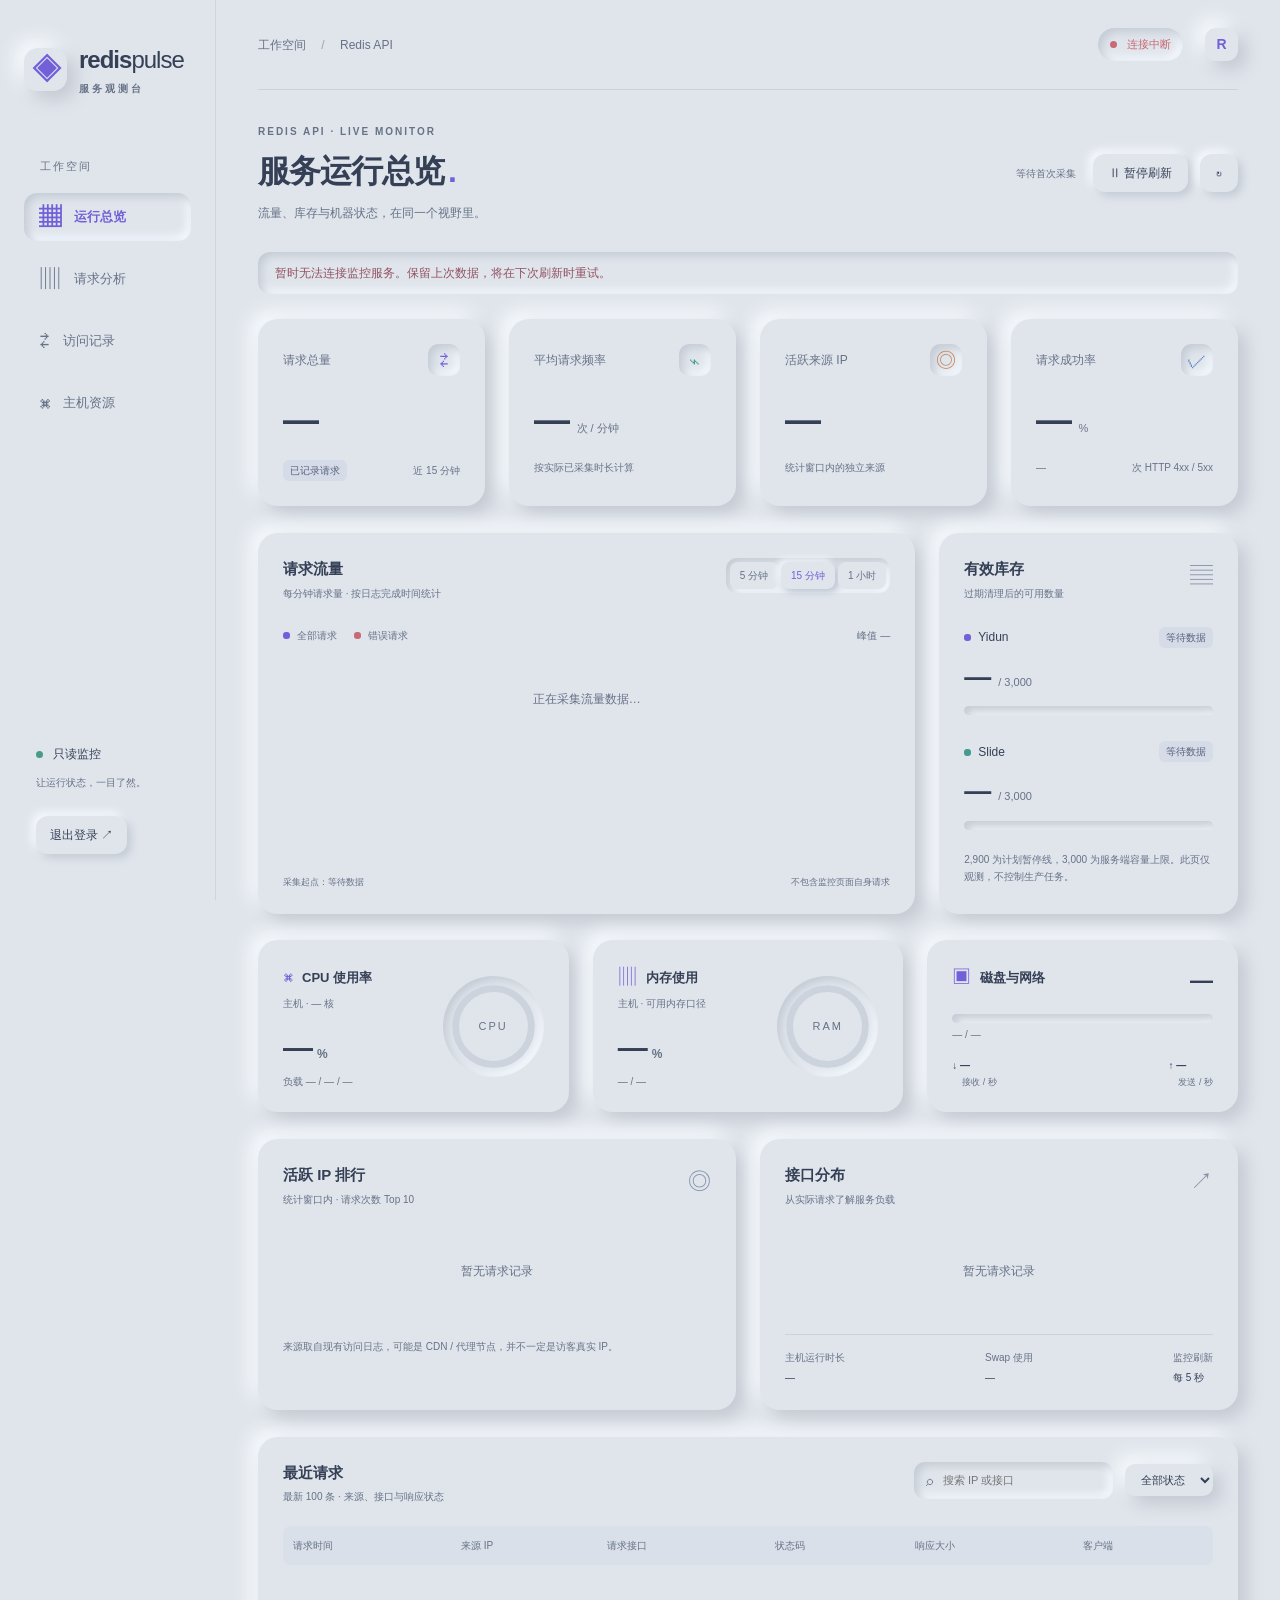
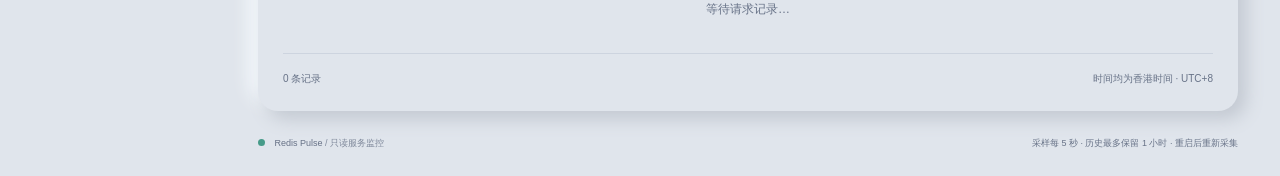
==== monitor/templates/index.html @ 4721560f "Add protected real-time Redis service dashboard" ====
<!doctype html><html lang="zh-CN"><head><meta charset="utf-8"><meta name="viewport" content="width=device-width,initial-scale=1"><title>Redis Pulse · 服务监控</title><link rel="stylesheet" href="/monitor/static/style.css"><script src="/monitor/static/app.js" defer></script></head><body>
<aside><a class="brand" href="/monitor/" aria-label="Redis Pulse 首页"><span class="brand-icon">◈</span><span>redis<span class="brand-light">pulse</span><small>服务观测台</small></span></a><div class="side-label">工作空间</div><nav><a class="active" href="#overview"><span>▦</span> 运行总览</a><a href="#traffic"><span>▥</span> 请求分析</a><a href="#requests"><span>⇄</span> 访问记录</a><a href="#machine"><span>⌘</span> 主机资源</a></nav><div class="side-bottom"><span class="online-dot"></span> 只读监控<small>让运行状态，一目了然。</small><form action="/monitor/logout" method="post"><button class="logout">退出登录 ↗</button></form></div></aside>
<main id="overview"><header><div class="breadcrumb">工作空间 <span>/</span> Redis API</div><div class="header-right"><span class="status-pill" id="liveStatus"><i></i> 正在连接</span><span class="avatar">R</span></div></header>
<section class="page-title"><div><p class="eyebrow">REDIS API · LIVE MONITOR</p><h1>服务运行总览<span class="title-dot">.</span></h1><p class="subtitle">流量、库存与机器状态，在同一个视野里。</p></div><div class="toolbar"><span id="updated">等待首次采集</span><button id="pause" aria-pressed="false">Ⅱ 暂停刷新</button><button id="refresh" aria-label="立即刷新">↻</button></div></section>
<div id="notice" class="notice" role="status" hidden></div>
<section class="stats"><article class="card stat"><div class="stat-top"><span>请求总量</span><span class="stat-icon purple">⇄</span></div><div class="number" id="total">—</div><div class="stat-foot"><span class="tag">已记录请求</span><span class="window-label">近 15 分钟</span></div></article><article class="card stat"><div class="stat-top"><span>平均请求频率</span><span class="stat-icon mint">⌁</span></div><div class="number"><span id="rpm">—</span><small>次 / 分钟</small></div><div class="stat-foot">按实际已采集时长计算</div></article><article class="card stat"><div class="stat-top"><span>活跃来源 IP</span><span class="stat-icon peach">◎</span></div><div class="number" id="ipCount">—</div><div class="stat-foot">统计窗口内的独立来源</div></article><article class="card stat"><div class="stat-top"><span>请求成功率</span><span class="stat-icon blue">✓</span></div><div class="number"><span id="success">—</span><small>%</small></div><div class="stat-foot"><span id="errorCount">—</span>&nbsp;次 HTTP 4xx / 5xx</div></article></section>
<section class="middle-grid" id="traffic"><article class="card traffic-card"><div class="section-top"><div><h2>请求流量</h2><p>每分钟请求量 · 按日志完成时间统计</p></div><div class="segmented" role="group" aria-label="统计时间范围"><button data-window="5">5 分钟</button><button data-window="15" class="selected" aria-pressed="true">15 分钟</button><button data-window="60">1 小时</button></div></div><div class="chart-legend"><span><i class="legend purple-bg"></i>全部请求</span><span><i class="legend coral-bg"></i>错误请求</span><span class="chart-max" id="peak">峰值 —</span></div><div id="chart" class="chart" role="img" aria-label="每分钟请求量柱状图"><p class="empty">正在采集流量数据…</p></div><div class="chart-footer"><span id="coverage">采集起点：等待数据</span><span>不包含监控页面自身请求</span></div></article>
<article class="card queue-card"><div class="section-top"><div><h2>有效库存</h2><p>过期清理后的可用数量</p></div><span class="subtle-icon">▤</span></div><div class="queue"><div class="queue-title"><span><i class="legend purple-bg"></i>Yidun</span><span id="yidunBadge" class="tag">等待数据</span></div><div class="queue-number"><strong id="yidunCount">—</strong><span>/ 3,000</span></div><div class="track"><div id="yidunBar" class="fill purple-bg"></div></div></div><div class="queue"><div class="queue-title"><span><i class="legend mint-bg"></i>Slide</span><span id="slideBadge" class="tag">等待数据</span></div><div class="queue-number"><strong id="slideCount">—</strong><span>/ 3,000</span></div><div class="track"><div id="slideBar" class="fill mint-bg"></div></div></div><p class="queue-note">2,900 为计划暂停线，3,000 为服务端容量上限。此页仅观测，不控制生产任务。</p></article></section>
<section class="resource-grid" id="machine"><article class="card resource"><div><span class="resource-icon">⌘</span><h2>CPU 使用率</h2><p id="cores">主机 · — 核</p><strong class="resource-value"><span id="cpu">—</span><small>%</small></strong><p id="load">负载 — / — / —</p></div><div id="cpuGauge" class="gauge"><svg viewBox="0 0 100 100" aria-hidden="true"><circle class="gauge-track" cx="50" cy="50" r="39"/><circle id="cpuArc" class="gauge-arc" cx="50" cy="50" r="39"/></svg><span>CPU</span></div></article><article class="card resource"><div><span class="resource-icon mint-text">▥</span><h2>内存使用</h2><p>主机 · 可用内存口径</p><strong class="resource-value"><span id="memoryPct">—</span><small>%</small></strong><p id="memoryDetail">— / —</p></div><div class="gauge mint-gauge"><svg viewBox="0 0 100 100" aria-hidden="true"><circle class="gauge-track" cx="50" cy="50" r="39"/><circle id="memoryArc" class="gauge-arc" cx="50" cy="50" r="39"/></svg><span>RAM</span></div></article><article class="card resource disk"><div class="section-top"><div><span class="resource-icon peach-text">▣</span><h2>磁盘与网络</h2></div><span id="diskPct" class="disk-percent">—</span></div><div class="track"><div id="diskBar" class="fill peach-bg"></div></div><p id="diskDetail">— / —</p><div class="network"><span>↓ <b id="netIn">—</b><small>接收 / 秒</small></span><span>↑ <b id="netOut">—</b><small>发送 / 秒</small></span></div></article></section>
<section class="bottom-grid"><article class="card ip-card"><div class="section-top"><div><h2>活跃 IP 排行</h2><p>统计窗口内 · 请求次数 Top 10</p></div><span class="subtle-icon">◎</span></div><div id="ipRanking" class="ranking"><p class="empty">暂无请求记录</p></div><p class="footnote">来源取自现有访问日志，可能是 CDN / 代理节点，并不一定是访客真实 IP。</p></article><article class="card endpoint-card"><div class="section-top"><div><h2>接口分布</h2><p>从实际请求了解服务负载</p></div><span class="subtle-icon">↗</span></div><div id="routeRanking" class="ranking"><p class="empty">暂无请求记录</p></div><div class="system-facts"><div><span>主机运行时长</span><b id="uptime">—</b></div><div><span>Swap 使用</span><b id="swap">—</b></div><div><span>监控刷新</span><b>每 5 秒</b></div></div></article></section>
<section class="card request-card" id="requests"><div class="section-top"><div><h2>最近请求</h2><p>最新 100 条 · 来源、接口与响应状态</p></div><div class="table-controls"><label class="search"><span>⌕</span><input id="search" placeholder="搜索 IP 或接口" aria-label="搜索 IP 或接口"></label><select id="statusFilter" aria-label="筛选响应状态"><option value="all">全部状态</option><option value="ok">成功请求</option><option value="error">错误请求</option></select></div></div><div class="table-scroll"><table><thead><tr><th>请求时间</th><th>来源 IP</th><th>请求接口</th><th>状态码</th><th>响应大小</th><th>客户端</th></tr></thead><tbody id="requestRows"><tr><td colspan="6" class="empty">等待请求记录…</td></tr></tbody></table></div><div class="table-footer"><span id="rowCount">0 条记录</span><span>时间均为香港时间 · UTC+8</span></div></section>
<footer><span><i class="online-dot"></i> Redis Pulse <span class="muted">/ 只读服务监控</span></span><span>采样每 5 秒 · 历史最多保留 1 小时 · 重启后重新采集</span></footer></main></body></html>
---- monitor/static/style.css ----
:root{--bg:#e0e5ec;--ink:#354056;--muted:#677287;--purple:#7160d8;--mint:#459b90;--peach:#c5865e;--coral:#c96974;--shadow:8px 8px 18px #c2c8d1,-8px -8px 18px #f8fcff;--inset:inset 4px 4px 9px #c4cbd4,inset -4px -4px 9px #f4f9ff}*{box-sizing:border-box}html{scroll-behavior:smooth;scroll-padding-top:25px}body{margin:0;background:var(--bg);color:var(--ink);font-family:"Avenir Next","PingFang SC","Microsoft YaHei",sans-serif;font-size:14px;line-height:1.5}button,input,select{font:inherit;color:inherit}button,a,input,select{-webkit-tap-highlight-color:transparent}button{cursor:pointer;background:var(--bg);border:0;border-radius:12px;box-shadow:4px 4px 9px #c3cad3,-4px -4px 9px #f7fbff;padding:10px 16px;transition:box-shadow .3s ease-in-out,color .3s ease-in-out}button:hover{box-shadow:2px 2px 5px #c3cad3,-2px -2px 5px #f7fbff}button:active,button.selected{box-shadow:var(--inset)}:focus-visible{outline:2px solid var(--purple);outline-offset:4px}a{text-decoration:none;color:inherit}aside{width:216px;position:fixed;inset:0 auto 0 0;padding:42px 24px;border-right:1px solid #cfd5df;display:flex;flex-direction:column}.brand{display:flex;align-items:center;gap:12px;font-size:24px;font-weight:750;letter-spacing:-1px}.brand-light{font-weight:400}.brand small{display:block;font-size:10px;letter-spacing:3px;color:var(--muted);margin-top:3px}.brand-icon{display:inline-grid;place-items:center;background:var(--bg);box-shadow:var(--shadow);width:43px;height:43px;border-radius:14px;color:var(--purple);font-size:29px}.side-label{font-size:11px;color:var(--muted);margin:62px 16px 18px;letter-spacing:2px}nav{display:grid;gap:14px}nav a{padding:14px 15px;display:flex;align-items:center;gap:13px;border-radius:13px;color:var(--muted);font-size:13px}nav a span{font-size:22px;line-height:20px}nav a.active{box-shadow:var(--inset);color:var(--purple);font-weight:650}.side-bottom{margin-top:auto;padding:20px 12px 4px;font-size:12px}.side-bottom small{display:block;color:var(--muted);font-size:10px;margin:12px 0 26px}.online-dot,.status-pill i{display:inline-block;width:7px;height:7px;border-radius:100%;background:#469b89;margin-right:7px}.logout{font-size:12px;padding:10px 14px}main{margin-left:216px;padding:0 42px 20px;max-width:1800px}header{height:90px;display:flex;align-items:center;justify-content:space-between;border-bottom:1px solid #cbd2dc}.breadcrumb{font-size:12px;color:var(--muted)}.breadcrumb span{padding:0 12px;color:#9aa3b2}.header-right{display:flex;align-items:center;gap:22px}.status-pill{font-size:11px;padding:8px 12px;border-radius:24px;box-shadow:var(--inset);color:#418570}.status-pill.off{color:var(--coral)}.status-pill.off i{background:var(--coral)}.avatar{width:33px;height:33px;border-radius:11px;box-shadow:var(--shadow);display:grid;place-items:center;color:var(--purple);font-weight:700}.page-title{display:flex;align-items:center;justify-content:space-between;margin:34px 0 30px;gap:20px}.eyebrow{color:var(--muted);font-size:10px;letter-spacing:2px;font-weight:600;margin:0 0 8px}h1{font-size:32px;letter-spacing:-1px;margin:0;font-weight:650}.title-dot{color:var(--purple);margin-left:4px}.subtitle{color:var(--muted);margin:9px 0 0;font-size:12px}.toolbar{display:flex;gap:12px;align-items:center}.toolbar>span{font-size:10px;color:var(--muted);margin-right:5px}.toolbar button{font-size:12px}.card{background:var(--bg);border-radius:20px;box-shadow:var(--shadow);padding:25px}.stats{display:grid;grid-template-columns:repeat(4,minmax(0,1fr));gap:24px}.stat-top{display:flex;align-items:center;justify-content:space-between;color:var(--muted);font-size:12px}.stat-icon{height:32px;width:32px;display:grid;place-items:center;border-radius:10px;box-shadow:var(--inset);font-size:20px}.purple{color:var(--purple)}.mint,.mint-text{color:var(--mint)}.peach,.peach-text{color:var(--peach)}.blue{color:#608dc2}.number{font-size:36px;letter-spacing:-1.5px;margin:17px 0 13px;font-variant-numeric:tabular-nums;font-weight:600;white-space:nowrap}.number small{font-size:11px;font-weight:400;color:var(--muted);letter-spacing:0;margin-left:8px}.stat-foot{font-size:10px;color:var(--muted);display:flex;justify-content:space-between;align-items:center;gap:4px}.tag{padding:3px 7px;border-radius:6px;color:#5a6280;background:#d5dce7;font-size:10px}.tag.full{background:#ded9ee;color:#66579e}.middle-grid{display:grid;grid-template-columns:minmax(0,2.2fr) minmax(260px,1fr);gap:24px;margin-top:27px}.section-top{display:flex;align-items:flex-start;justify-content:space-between;gap:15px}h2{font-size:15px;margin:0;font-weight:650}.section-top p{font-size:10px;color:var(--muted);margin:5px 0 0}.segmented{display:flex;padding:4px;border-radius:11px;box-shadow:var(--inset);gap:3px;flex-shrink:0}.segmented button{font-size:10px;padding:6px 10px;box-shadow:none;border-radius:8px;color:var(--muted)}.segmented button.selected{box-shadow:3px 3px 7px #bcc4d0,-3px -3px 7px #f5faff;color:var(--purple)}.chart-legend{display:flex;gap:17px;align-items:center;font-size:10px;color:var(--muted);margin:27px 0 9px}.legend{display:inline-block;width:7px;height:7px;border-radius:3px;margin-right:7px}.purple-bg{background:var(--purple)}.coral-bg{background:var(--coral)}.mint-bg{background:var(--mint)}.peach-bg{background:var(--peach)}.chart-max{margin-left:auto}.chart{height:209px;position:relative}.chart svg{width:100%;height:100%;overflow:visible}.chart text{font-family:inherit;font-size:10px;fill:var(--muted)}.chart .grid{stroke:#c5cdd8;stroke-dasharray:3 5;stroke-width:.6}.chart-footer{display:flex;justify-content:space-between;gap:12px;font-size:9px;color:var(--muted);margin-top:12px}.subtle-icon{color:#8994a9;font-size:23px}.queue{margin-top:26px}.queue-title{display:flex;justify-content:space-between;align-items:center;font-size:12px}.queue-number{display:flex;align-items:baseline;gap:8px;margin:9px 0}.queue-number strong{font-size:27px;font-weight:600;letter-spacing:-1px}.queue-number span{color:var(--muted);font-size:11px}.track{height:9px;border-radius:7px;box-shadow:var(--inset);padding:2px;overflow:hidden}.fill{height:5px;width:0;border-radius:6px;transition:width .3s ease-in-out}.queue-note{font-size:10px;color:var(--muted);margin:21px 0 0;line-height:1.7}.resource-grid{display:grid;grid-template-columns:repeat(3,minmax(0,1fr));gap:24px;margin-top:26px}.resource{display:flex;align-items:center;justify-content:space-between;gap:10px;padding:23px 25px}.resource-icon{font-size:19px;float:left;margin-right:9px;color:var(--purple)}.resource h2{font-size:13px;line-height:27px}.resource p{font-size:10px;color:var(--muted);margin:4px 0 0}.resource-value{display:block;margin-top:14px;font-size:30px;font-weight:600;letter-spacing:-1px}.resource-value small{font-size:12px;margin-left:5px;color:var(--muted)}.gauge{position:relative;width:101px;height:101px;flex-shrink:0;border-radius:50%;box-shadow:var(--inset);padding:2px}.gauge svg{transform:rotate(-90deg);width:100%;height:100%}.gauge-track{stroke:#ccd3dd;stroke-width:7;fill:none}.gauge-arc{stroke:var(--purple);stroke-width:7;fill:none;stroke-dasharray:245.044;stroke-dashoffset:245.044;stroke-linecap:round;transition:stroke-dashoffset .3s ease-in-out}.mint-gauge .gauge-arc{stroke:var(--mint)}.gauge>span{position:absolute;inset:0;display:grid;place-items:center;font-size:11px;color:var(--muted);letter-spacing:2px}.disk{display:block}.disk .track{margin-top:16px}.disk-percent{font-size:23px;font-weight:600}.network{display:flex;justify-content:space-between;margin-top:16px;font-size:10px}.network b{font-weight:600}.network small{display:block;font-size:9px;color:var(--muted);margin:3px 0 0 10px}.bottom-grid{display:grid;grid-template-columns:1fr 1fr;gap:24px;margin-top:27px}.ranking{margin-top:20px}.rank-row{display:flex;align-items:center;gap:13px;margin:14px 0;font-size:11px}.rank-index{width:19px;color:#8793a6;font-size:10px}.rank-label{flex:1;min-width:0;font-family:ui-monospace,SFMono-Regular,monospace;overflow:hidden;text-overflow:ellipsis;white-space:nowrap}.rank-meter{width:26%;height:5px;background:#cbd3df;border-radius:5px}.rank-meter span{display:block;height:100%;border-radius:5px;background:#9688d8}.rank-count{min-width:35px;text-align:right;color:var(--muted);font-variant-numeric:tabular-nums}.endpoint-card .rank-meter span{background:#78aaa1}.footnote{font-size:10px;line-height:1.8;color:var(--muted);margin-top:23px}.system-facts{padding-top:15px;margin-top:19px;border-top:1px solid #cbd2dc;display:flex;justify-content:space-between;gap:10px;font-size:10px}.system-facts span{display:block;color:var(--muted);margin-bottom:5px}.system-facts b{font-weight:500}.request-card{margin-top:27px}.table-controls{display:flex;gap:12px;align-items:center}.search{display:flex;align-items:center;gap:8px;box-shadow:var(--inset);border-radius:11px;padding:8px 12px;color:var(--muted)}input{min-width:0;background:var(--bg);border:0;outline:0}.search input{width:160px;font-size:11px}.search:focus-within{box-shadow:inset 2px 2px 4px #c4cbd4,inset -2px -2px 4px #f4f9ff}select{background:var(--bg);box-shadow:var(--shadow);border:0;padding:9px 12px;border-radius:10px;font-size:11px}.table-scroll{overflow-x:auto;margin-top:22px;max-height:440px}table{width:100%;border-collapse:collapse;white-space:nowrap;text-align:left}th{font-size:10px;color:var(--muted);font-weight:500;padding:12px 10px;background:#d9e0e9;position:sticky;top:0;z-index:1}th:first-child{border-radius:8px 0 0 8px}th:last-child{border-radius:0 8px 8px 0}td{font-size:11px;padding:15px 10px;border-bottom:1px solid #cdd4df}td.mono{font-family:ui-monospace,SFMono-Regular,monospace;font-size:10px}.agent-cell{max-width:165px;text-overflow:ellipsis;overflow:hidden;color:var(--muted)}.method{display:inline-block;width:39px;font-size:9px;font-weight:650;color:var(--purple)}.code{padding:3px 8px;border-radius:6px;color:#35816d;background:#d0e3df;font-size:10px}.code.error{color:#9e515c;background:#e5d3d9}.table-footer{display:flex;justify-content:space-between;color:var(--muted);font-size:10px;padding-top:17px}footer{display:flex;justify-content:space-between;gap:15px;color:var(--muted);font-size:9px;padding:26px 0 5px}.muted{opacity:.8}.empty{color:var(--muted);text-align:center;padding:35px 10px;font-size:12px}.notice{padding:12px 17px;box-shadow:var(--inset);border-radius:12px;margin-bottom:25px;font-size:12px;color:#925262}.login-page{display:grid;place-items:center;min-height:100vh;padding:24px}.login-card{width:min(420px,100%);padding:42px}.login-card .brand-icon{margin-bottom:30px}.login-card h1{font-size:30px}.login-card label{display:block;font-size:12px;color:var(--muted);margin:30px 0 10px}.login-card input{box-shadow:var(--inset);border-radius:12px;padding:15px;width:100%;font-size:13px}.login-card input:focus{box-shadow:inset 2px 2px 4px #c4cbd4,inset -2px -2px 4px #f4f9ff}.primary{background:var(--purple);color:#f1eef9;width:100%;margin-top:23px;padding:14px}.login-error{color:#a15363;font-size:12px}.login-card .footnote{text-align:center;margin-bottom:0}
@media(min-width:1550px){main{padding-left:60px;padding-right:60px}.chart{height:240px}.card{padding:30px}}@media(max-width:1200px){aside{width:178px;padding:35px 17px}.brand{font-size:20px;gap:9px}.brand-icon{width:35px;height:35px}main{margin-left:178px;padding:0 24px 20px}.stats,.middle-grid,.resource-grid,.bottom-grid{gap:18px}.card{padding:20px}.number{font-size:30px}.gauge{width:77px;height:77px}.toolbar>span{display:none}.resource{padding:20px 17px}.chart-footer{font-size:8px}.stat-foot{font-size:9px}}@media(max-width:950px){aside{width:76px;padding:30px 12px}.brand>span:last-child,.side-label,.side-bottom{display:none}.brand{justify-content:center}nav{margin-top:45px}nav a{font-size:0;padding:15px;gap:0}nav a span{font-size:21px}main{margin-left:76px}.stats{grid-template-columns:repeat(2,minmax(0,1fr))}.middle-grid{grid-template-columns:1.7fr 1fr}.resource-grid{grid-template-columns:repeat(2,minmax(0,1fr))}.disk{grid-column:1/-1}.disk .network{justify-content:flex-start;gap:70px}.page-title h1{font-size:28px}.section-top{flex-wrap:wrap}.chart-footer{flex-direction:column}.bottom-grid{grid-template-columns:1fr 1fr}.system-facts{flex-wrap:wrap;gap:15px}}@media(max-width:650px){aside{display:none}main{margin-left:0;padding:0 18px 16px}header{height:66px}.page-title{margin-top:25px;align-items:flex-start;flex-direction:column;gap:20px}.page-title h1{font-size:28px}.toolbar{width:100%;justify-content:flex-end}.toolbar>span{display:block;margin-right:auto}.card{border-radius:17px;box-shadow:5px 5px 11px #c2c8d1,-5px -5px 11px #f8fcff;padding:19px}.stats{gap:16px}.number{font-size:28px}.stat-foot{flex-wrap:wrap;font-size:9px}.middle-grid,.bottom-grid{grid-template-columns:1fr}.middle-grid,.resource-grid,.bottom-grid{margin-top:21px;gap:21px}.resource-grid{grid-template-columns:1fr}.disk{grid-column:auto}.queue-card .queue{margin-top:21px}.chart{height:205px}.queue-note{margin-top:20px}.resource{padding:23px}.gauge{width:100px;height:100px}.request-card{margin-top:21px}.table-controls{width:100%;gap:10px}.search{flex:1}.search input{width:100%}.table-footer,footer{font-size:9px;flex-wrap:wrap;gap:10px}.chart-footer{font-size:9px}.section-top{gap:15px}.segmented{margin-top:2px}.login-card{padding:30px}}@media(prefers-reduced-motion:reduce){*{scroll-behavior:auto!important;transition:none!important}}
progress.rank-meter{appearance:none;border:0;overflow:hidden}progress.rank-meter::-webkit-progress-bar{background:#cbd3df;border-radius:5px}progress.rank-meter::-webkit-progress-value{background:#9688d8;border-radius:5px}progress.rank-meter::-moz-progress-bar{background:#9688d8;border-radius:5px}.endpoint-card progress::-webkit-progress-value{background:#78aaa1}.endpoint-card progress::-moz-progress-bar{background:#78aaa1}
.resource h2{display:inline;white-space:nowrap;vertical-align:middle}.resource-icon{float:none;display:inline-block;vertical-align:middle}
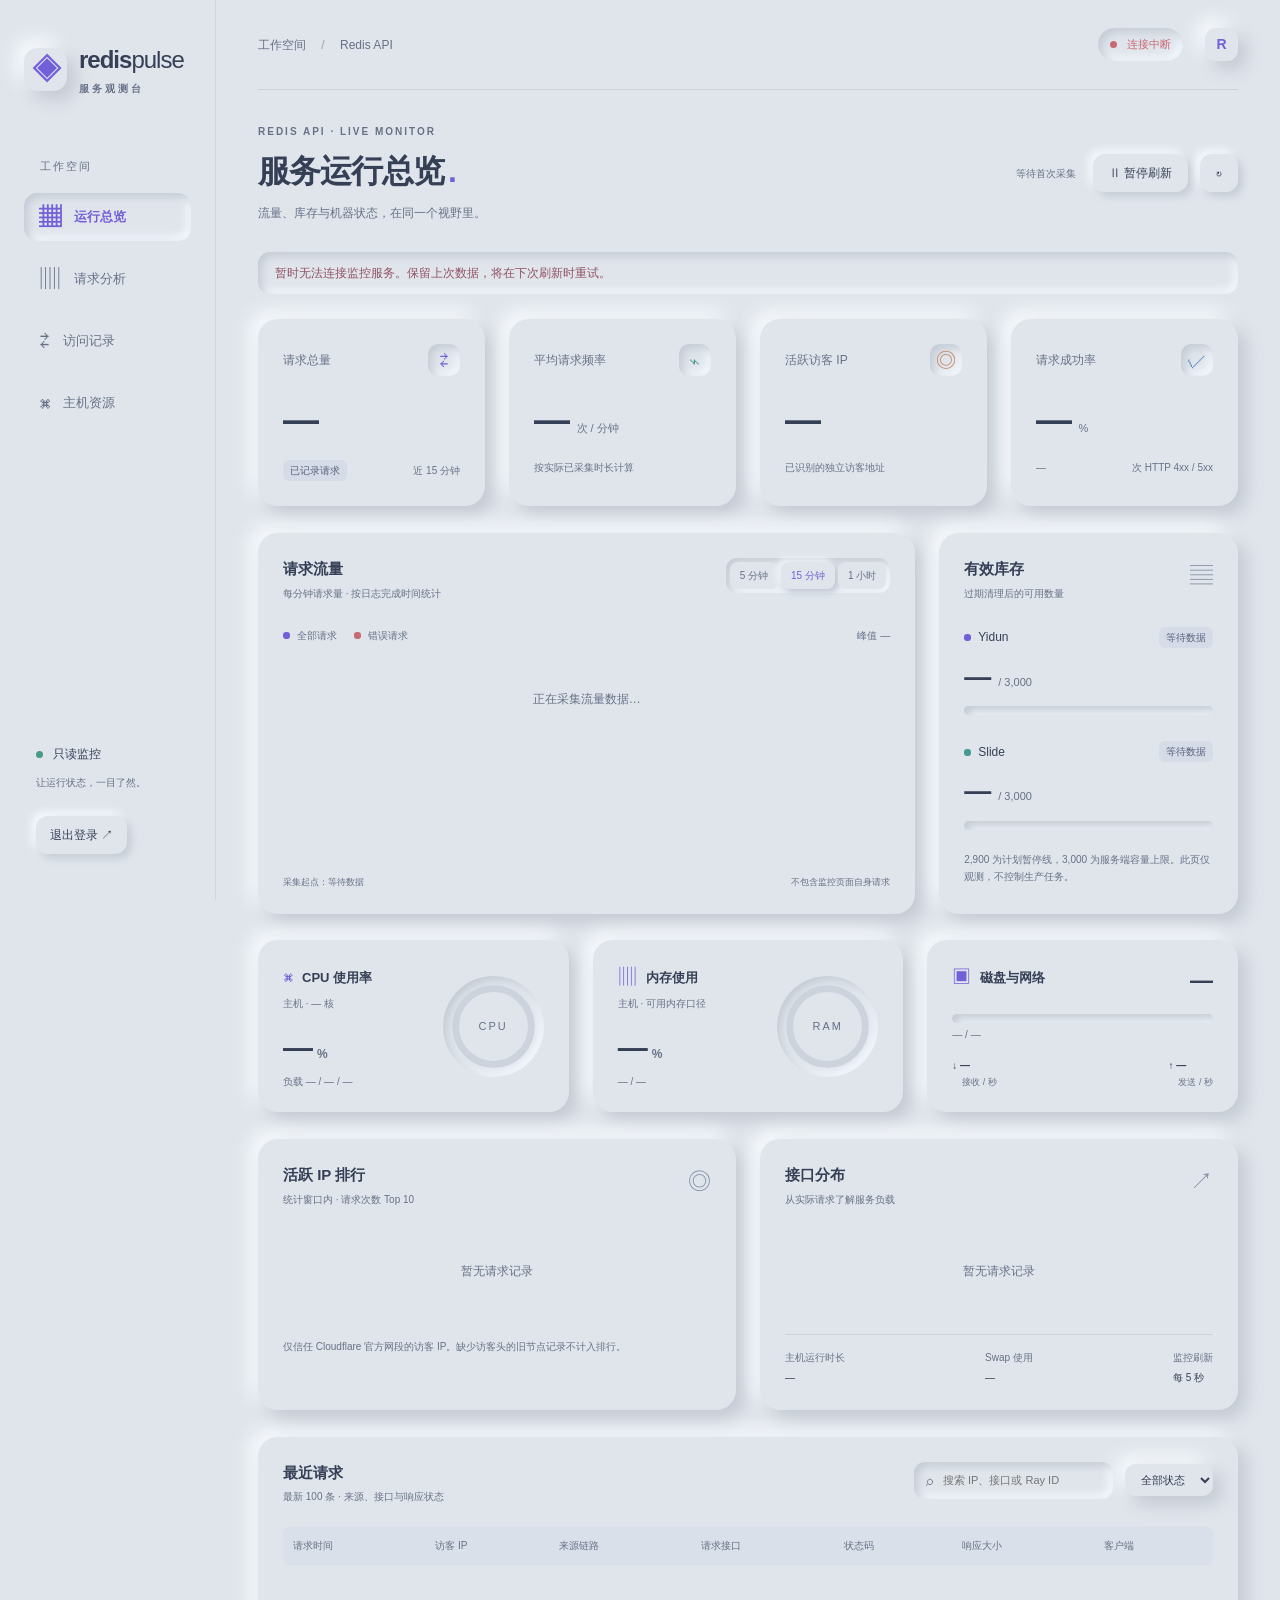
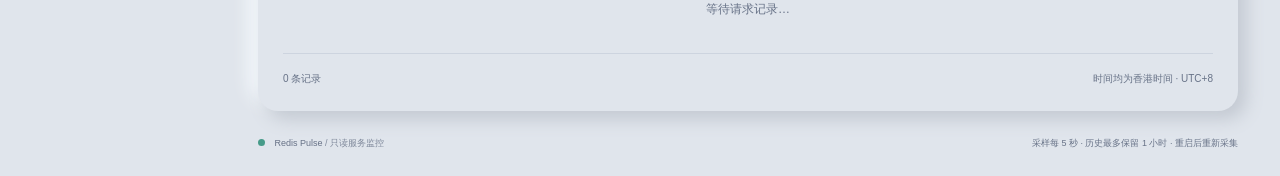
==== commit d3a25a40: "Support trusted Cloudflare visitor IPs and document dashboard with screenshots" ====
--- a/monitor/templates/index.html
+++ b/monitor/templates/index.html
@@ -3,10 +3,10 @@
 <main id="overview"><header><div class="breadcrumb">工作空间 <span>/</span> Redis API</div><div class="header-right"><span class="status-pill" id="liveStatus"><i></i> 正在连接</span><span class="avatar">R</span></div></header>
 <section class="page-title"><div><p class="eyebrow">REDIS API · LIVE MONITOR</p><h1>服务运行总览<span class="title-dot">.</span></h1><p class="subtitle">流量、库存与机器状态，在同一个视野里。</p></div><div class="toolbar"><span id="updated">等待首次采集</span><button id="pause" aria-pressed="false">Ⅱ 暂停刷新</button><button id="refresh" aria-label="立即刷新">↻</button></div></section>
 <div id="notice" class="notice" role="status" hidden></div>
-<section class="stats"><article class="card stat"><div class="stat-top"><span>请求总量</span><span class="stat-icon purple">⇄</span></div><div class="number" id="total">—</div><div class="stat-foot"><span class="tag">已记录请求</span><span class="window-label">近 15 分钟</span></div></article><article class="card stat"><div class="stat-top"><span>平均请求频率</span><span class="stat-icon mint">⌁</span></div><div class="number"><span id="rpm">—</span><small>次 / 分钟</small></div><div class="stat-foot">按实际已采集时长计算</div></article><article class="card stat"><div class="stat-top"><span>活跃来源 IP</span><span class="stat-icon peach">◎</span></div><div class="number" id="ipCount">—</div><div class="stat-foot">统计窗口内的独立来源</div></article><article class="card stat"><div class="stat-top"><span>请求成功率</span><span class="stat-icon blue">✓</span></div><div class="number"><span id="success">—</span><small>%</small></div><div class="stat-foot"><span id="errorCount">—</span>&nbsp;次 HTTP 4xx / 5xx</div></article></section>
+<section class="stats"><article class="card stat"><div class="stat-top"><span>请求总量</span><span class="stat-icon purple">⇄</span></div><div class="number" id="total">—</div><div class="stat-foot"><span class="tag">已记录请求</span><span class="window-label">近 15 分钟</span></div></article><article class="card stat"><div class="stat-top"><span>平均请求频率</span><span class="stat-icon mint">⌁</span></div><div class="number"><span id="rpm">—</span><small>次 / 分钟</small></div><div class="stat-foot">按实际已采集时长计算</div></article><article class="card stat"><div class="stat-top"><span>活跃访客 IP</span><span class="stat-icon peach">◎</span></div><div class="number" id="ipCount">—</div><div class="stat-foot">已识别的独立访客地址</div></article><article class="card stat"><div class="stat-top"><span>请求成功率</span><span class="stat-icon blue">✓</span></div><div class="number"><span id="success">—</span><small>%</small></div><div class="stat-foot"><span id="errorCount">—</span>&nbsp;次 HTTP 4xx / 5xx</div></article></section>
 <section class="middle-grid" id="traffic"><article class="card traffic-card"><div class="section-top"><div><h2>请求流量</h2><p>每分钟请求量 · 按日志完成时间统计</p></div><div class="segmented" role="group" aria-label="统计时间范围"><button data-window="5">5 分钟</button><button data-window="15" class="selected" aria-pressed="true">15 分钟</button><button data-window="60">1 小时</button></div></div><div class="chart-legend"><span><i class="legend purple-bg"></i>全部请求</span><span><i class="legend coral-bg"></i>错误请求</span><span class="chart-max" id="peak">峰值 —</span></div><div id="chart" class="chart" role="img" aria-label="每分钟请求量柱状图"><p class="empty">正在采集流量数据…</p></div><div class="chart-footer"><span id="coverage">采集起点：等待数据</span><span>不包含监控页面自身请求</span></div></article>
 <article class="card queue-card"><div class="section-top"><div><h2>有效库存</h2><p>过期清理后的可用数量</p></div><span class="subtle-icon">▤</span></div><div class="queue"><div class="queue-title"><span><i class="legend purple-bg"></i>Yidun</span><span id="yidunBadge" class="tag">等待数据</span></div><div class="queue-number"><strong id="yidunCount">—</strong><span>/ 3,000</span></div><div class="track"><div id="yidunBar" class="fill purple-bg"></div></div></div><div class="queue"><div class="queue-title"><span><i class="legend mint-bg"></i>Slide</span><span id="slideBadge" class="tag">等待数据</span></div><div class="queue-number"><strong id="slideCount">—</strong><span>/ 3,000</span></div><div class="track"><div id="slideBar" class="fill mint-bg"></div></div></div><p class="queue-note">2,900 为计划暂停线，3,000 为服务端容量上限。此页仅观测，不控制生产任务。</p></article></section>
 <section class="resource-grid" id="machine"><article class="card resource"><div><span class="resource-icon">⌘</span><h2>CPU 使用率</h2><p id="cores">主机 · — 核</p><strong class="resource-value"><span id="cpu">—</span><small>%</small></strong><p id="load">负载 — / — / —</p></div><div id="cpuGauge" class="gauge"><svg viewBox="0 0 100 100" aria-hidden="true"><circle class="gauge-track" cx="50" cy="50" r="39"/><circle id="cpuArc" class="gauge-arc" cx="50" cy="50" r="39"/></svg><span>CPU</span></div></article><article class="card resource"><div><span class="resource-icon mint-text">▥</span><h2>内存使用</h2><p>主机 · 可用内存口径</p><strong class="resource-value"><span id="memoryPct">—</span><small>%</small></strong><p id="memoryDetail">— / —</p></div><div class="gauge mint-gauge"><svg viewBox="0 0 100 100" aria-hidden="true"><circle class="gauge-track" cx="50" cy="50" r="39"/><circle id="memoryArc" class="gauge-arc" cx="50" cy="50" r="39"/></svg><span>RAM</span></div></article><article class="card resource disk"><div class="section-top"><div><span class="resource-icon peach-text">▣</span><h2>磁盘与网络</h2></div><span id="diskPct" class="disk-percent">—</span></div><div class="track"><div id="diskBar" class="fill peach-bg"></div></div><p id="diskDetail">— / —</p><div class="network"><span>↓ <b id="netIn">—</b><small>接收 / 秒</small></span><span>↑ <b id="netOut">—</b><small>发送 / 秒</small></span></div></article></section>
-<section class="bottom-grid"><article class="card ip-card"><div class="section-top"><div><h2>活跃 IP 排行</h2><p>统计窗口内 · 请求次数 Top 10</p></div><span class="subtle-icon">◎</span></div><div id="ipRanking" class="ranking"><p class="empty">暂无请求记录</p></div><p class="footnote">来源取自现有访问日志，可能是 CDN / 代理节点，并不一定是访客真实 IP。</p></article><article class="card endpoint-card"><div class="section-top"><div><h2>接口分布</h2><p>从实际请求了解服务负载</p></div><span class="subtle-icon">↗</span></div><div id="routeRanking" class="ranking"><p class="empty">暂无请求记录</p></div><div class="system-facts"><div><span>主机运行时长</span><b id="uptime">—</b></div><div><span>Swap 使用</span><b id="swap">—</b></div><div><span>监控刷新</span><b>每 5 秒</b></div></div></article></section>
-<section class="card request-card" id="requests"><div class="section-top"><div><h2>最近请求</h2><p>最新 100 条 · 来源、接口与响应状态</p></div><div class="table-controls"><label class="search"><span>⌕</span><input id="search" placeholder="搜索 IP 或接口" aria-label="搜索 IP 或接口"></label><select id="statusFilter" aria-label="筛选响应状态"><option value="all">全部状态</option><option value="ok">成功请求</option><option value="error">错误请求</option></select></div></div><div class="table-scroll"><table><thead><tr><th>请求时间</th><th>来源 IP</th><th>请求接口</th><th>状态码</th><th>响应大小</th><th>客户端</th></tr></thead><tbody id="requestRows"><tr><td colspan="6" class="empty">等待请求记录…</td></tr></tbody></table></div><div class="table-footer"><span id="rowCount">0 条记录</span><span>时间均为香港时间 · UTC+8</span></div></section>
+<section class="bottom-grid"><article class="card ip-card"><div class="section-top"><div><h2>活跃 IP 排行</h2><p>统计窗口内 · 请求次数 Top 10</p></div><span class="subtle-icon">◎</span></div><div id="ipRanking" class="ranking"><p class="empty">暂无请求记录</p></div><p id="ipNote" class="footnote">仅信任 Cloudflare 官方网段的访客 IP。缺少访客头的旧节点记录不计入排行。</p></article><article class="card endpoint-card"><div class="section-top"><div><h2>接口分布</h2><p>从实际请求了解服务负载</p></div><span class="subtle-icon">↗</span></div><div id="routeRanking" class="ranking"><p class="empty">暂无请求记录</p></div><div class="system-facts"><div><span>主机运行时长</span><b id="uptime">—</b></div><div><span>Swap 使用</span><b id="swap">—</b></div><div><span>监控刷新</span><b>每 5 秒</b></div></div></article></section>
+<section class="card request-card" id="requests"><div class="section-top"><div><h2>最近请求</h2><p>最新 100 条 · 来源、接口与响应状态</p></div><div class="table-controls"><label class="search"><span>⌕</span><input id="search" placeholder="搜索 IP、接口或 Ray ID" aria-label="搜索 IP、接口或 Ray ID"></label><select id="statusFilter" aria-label="筛选响应状态"><option value="all">全部状态</option><option value="ok">成功请求</option><option value="error">错误请求</option></select></div></div><div class="table-scroll"><table><thead><tr><th>请求时间</th><th>访客 IP</th><th>来源链路</th><th>请求接口</th><th>状态码</th><th>响应大小</th><th>客户端</th></tr></thead><tbody id="requestRows"><tr><td colspan="7" class="empty">等待请求记录…</td></tr></tbody></table></div><div class="table-footer"><span id="rowCount">0 条记录</span><span>时间均为香港时间 · UTC+8</span></div></section>
 <footer><span><i class="online-dot"></i> Redis Pulse <span class="muted">/ 只读服务监控</span></span><span>采样每 5 秒 · 历史最多保留 1 小时 · 重启后重新采集</span></footer></main></body></html>
--- a/monitor/static/style.css
+++ b/monitor/static/style.css
@@ -2,3 +2,4 @@
 @media(min-width:1550px){main{padding-left:60px;padding-right:60px}.chart{height:240px}.card{padding:30px}}@media(max-width:1200px){aside{width:178px;padding:35px 17px}.brand{font-size:20px;gap:9px}.brand-icon{width:35px;height:35px}main{margin-left:178px;padding:0 24px 20px}.stats,.middle-grid,.resource-grid,.bottom-grid{gap:18px}.card{padding:20px}.number{font-size:30px}.gauge{width:77px;height:77px}.toolbar>span{display:none}.resource{padding:20px 17px}.chart-footer{font-size:8px}.stat-foot{font-size:9px}}@media(max-width:950px){aside{width:76px;padding:30px 12px}.brand>span:last-child,.side-label,.side-bottom{display:none}.brand{justify-content:center}nav{margin-top:45px}nav a{font-size:0;padding:15px;gap:0}nav a span{font-size:21px}main{margin-left:76px}.stats{grid-template-columns:repeat(2,minmax(0,1fr))}.middle-grid{grid-template-columns:1.7fr 1fr}.resource-grid{grid-template-columns:repeat(2,minmax(0,1fr))}.disk{grid-column:1/-1}.disk .network{justify-content:flex-start;gap:70px}.page-title h1{font-size:28px}.section-top{flex-wrap:wrap}.chart-footer{flex-direction:column}.bottom-grid{grid-template-columns:1fr 1fr}.system-facts{flex-wrap:wrap;gap:15px}}@media(max-width:650px){aside{display:none}main{margin-left:0;padding:0 18px 16px}header{height:66px}.page-title{margin-top:25px;align-items:flex-start;flex-direction:column;gap:20px}.page-title h1{font-size:28px}.toolbar{width:100%;justify-content:flex-end}.toolbar>span{display:block;margin-right:auto}.card{border-radius:17px;box-shadow:5px 5px 11px #c2c8d1,-5px -5px 11px #f8fcff;padding:19px}.stats{gap:16px}.number{font-size:28px}.stat-foot{flex-wrap:wrap;font-size:9px}.middle-grid,.bottom-grid{grid-template-columns:1fr}.middle-grid,.resource-grid,.bottom-grid{margin-top:21px;gap:21px}.resource-grid{grid-template-columns:1fr}.disk{grid-column:auto}.queue-card .queue{margin-top:21px}.chart{height:205px}.queue-note{margin-top:20px}.resource{padding:23px}.gauge{width:100px;height:100px}.request-card{margin-top:21px}.table-controls{width:100%;gap:10px}.search{flex:1}.search input{width:100%}.table-footer,footer{font-size:9px;flex-wrap:wrap;gap:10px}.chart-footer{font-size:9px}.section-top{gap:15px}.segmented{margin-top:2px}.login-card{padding:30px}}@media(prefers-reduced-motion:reduce){*{scroll-behavior:auto!important;transition:none!important}}
 progress.rank-meter{appearance:none;border:0;overflow:hidden}progress.rank-meter::-webkit-progress-bar{background:#cbd3df;border-radius:5px}progress.rank-meter::-webkit-progress-value{background:#9688d8;border-radius:5px}progress.rank-meter::-moz-progress-bar{background:#9688d8;border-radius:5px}.endpoint-card progress::-webkit-progress-value{background:#78aaa1}.endpoint-card progress::-moz-progress-bar{background:#78aaa1}
 .resource h2{display:inline;white-space:nowrap;vertical-align:middle}.resource-icon{float:none;display:inline-block;vertical-align:middle}
+.source-badge{font-size:9px;border-radius:6px;padding:3px 6px;background:#d3dbe6;color:#57657a;white-space:nowrap}.source-badge.cf{background:#e6ddd4;color:#94622f}
